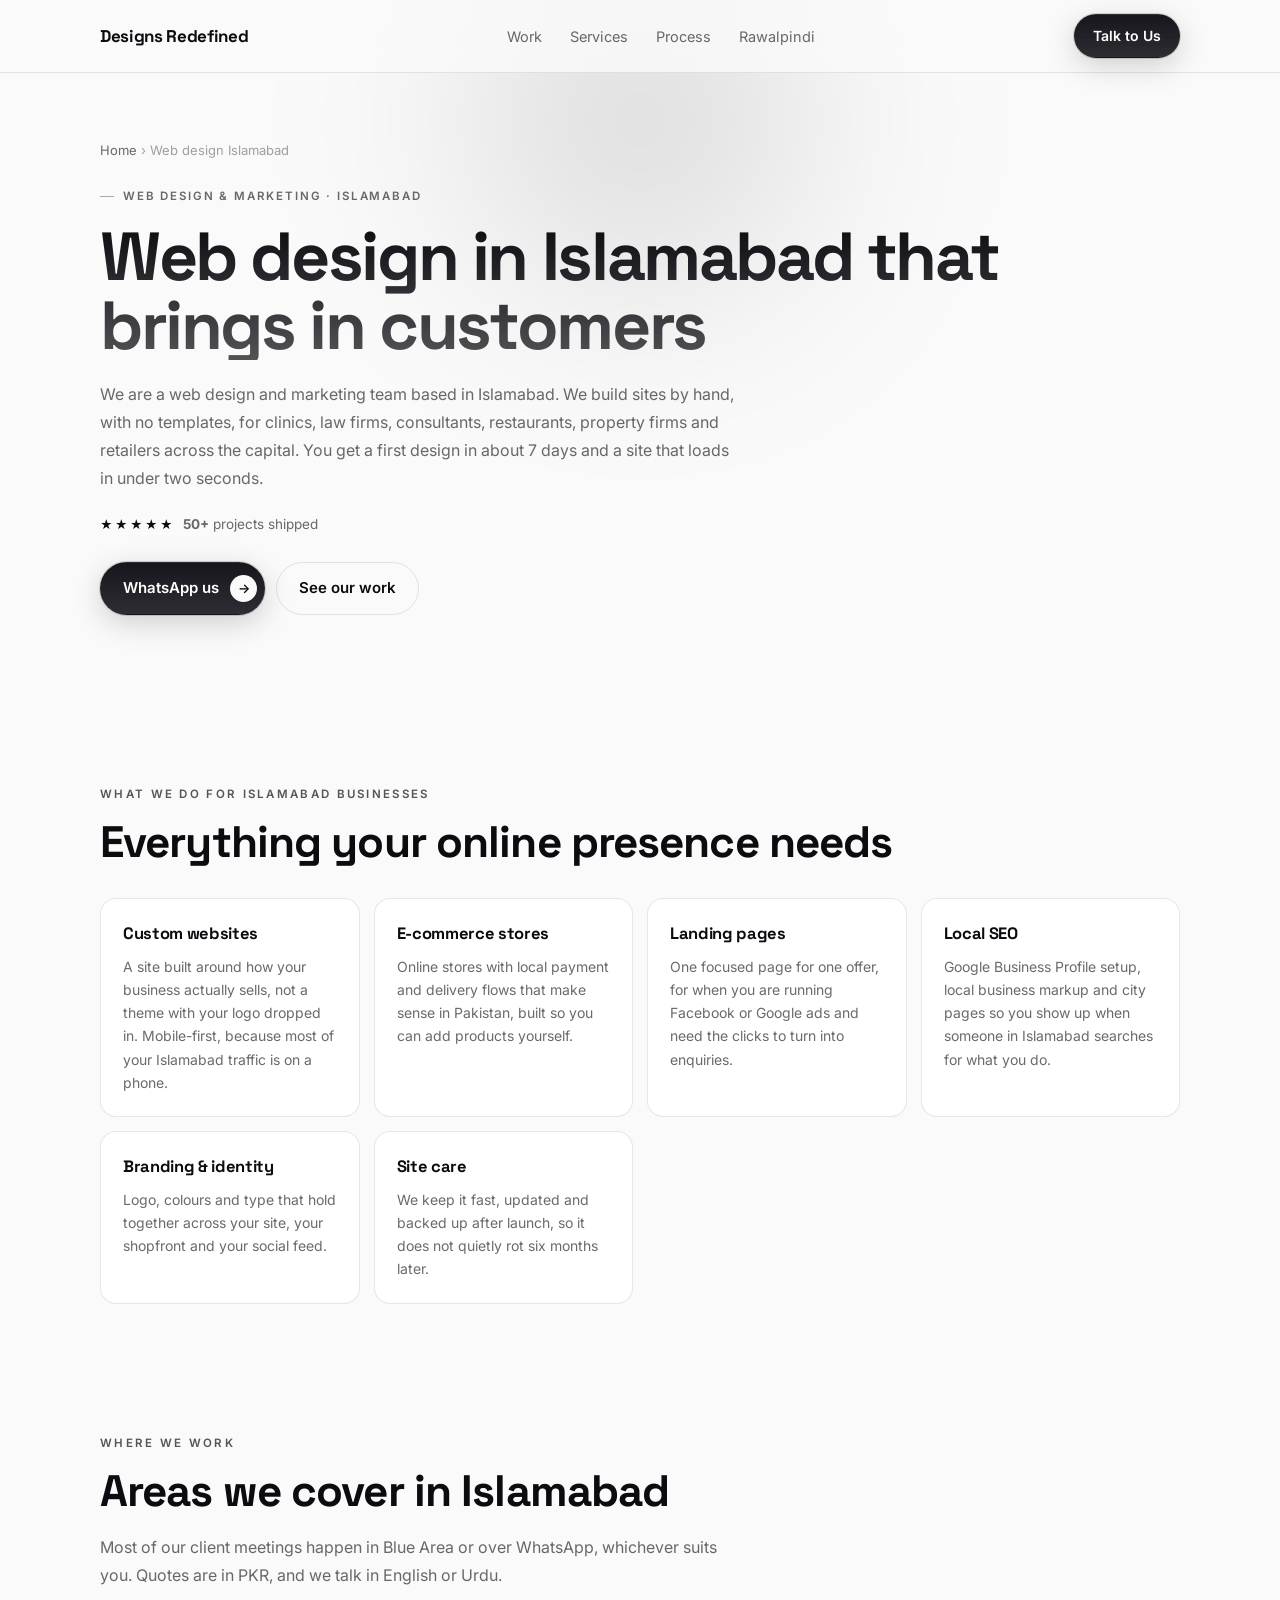
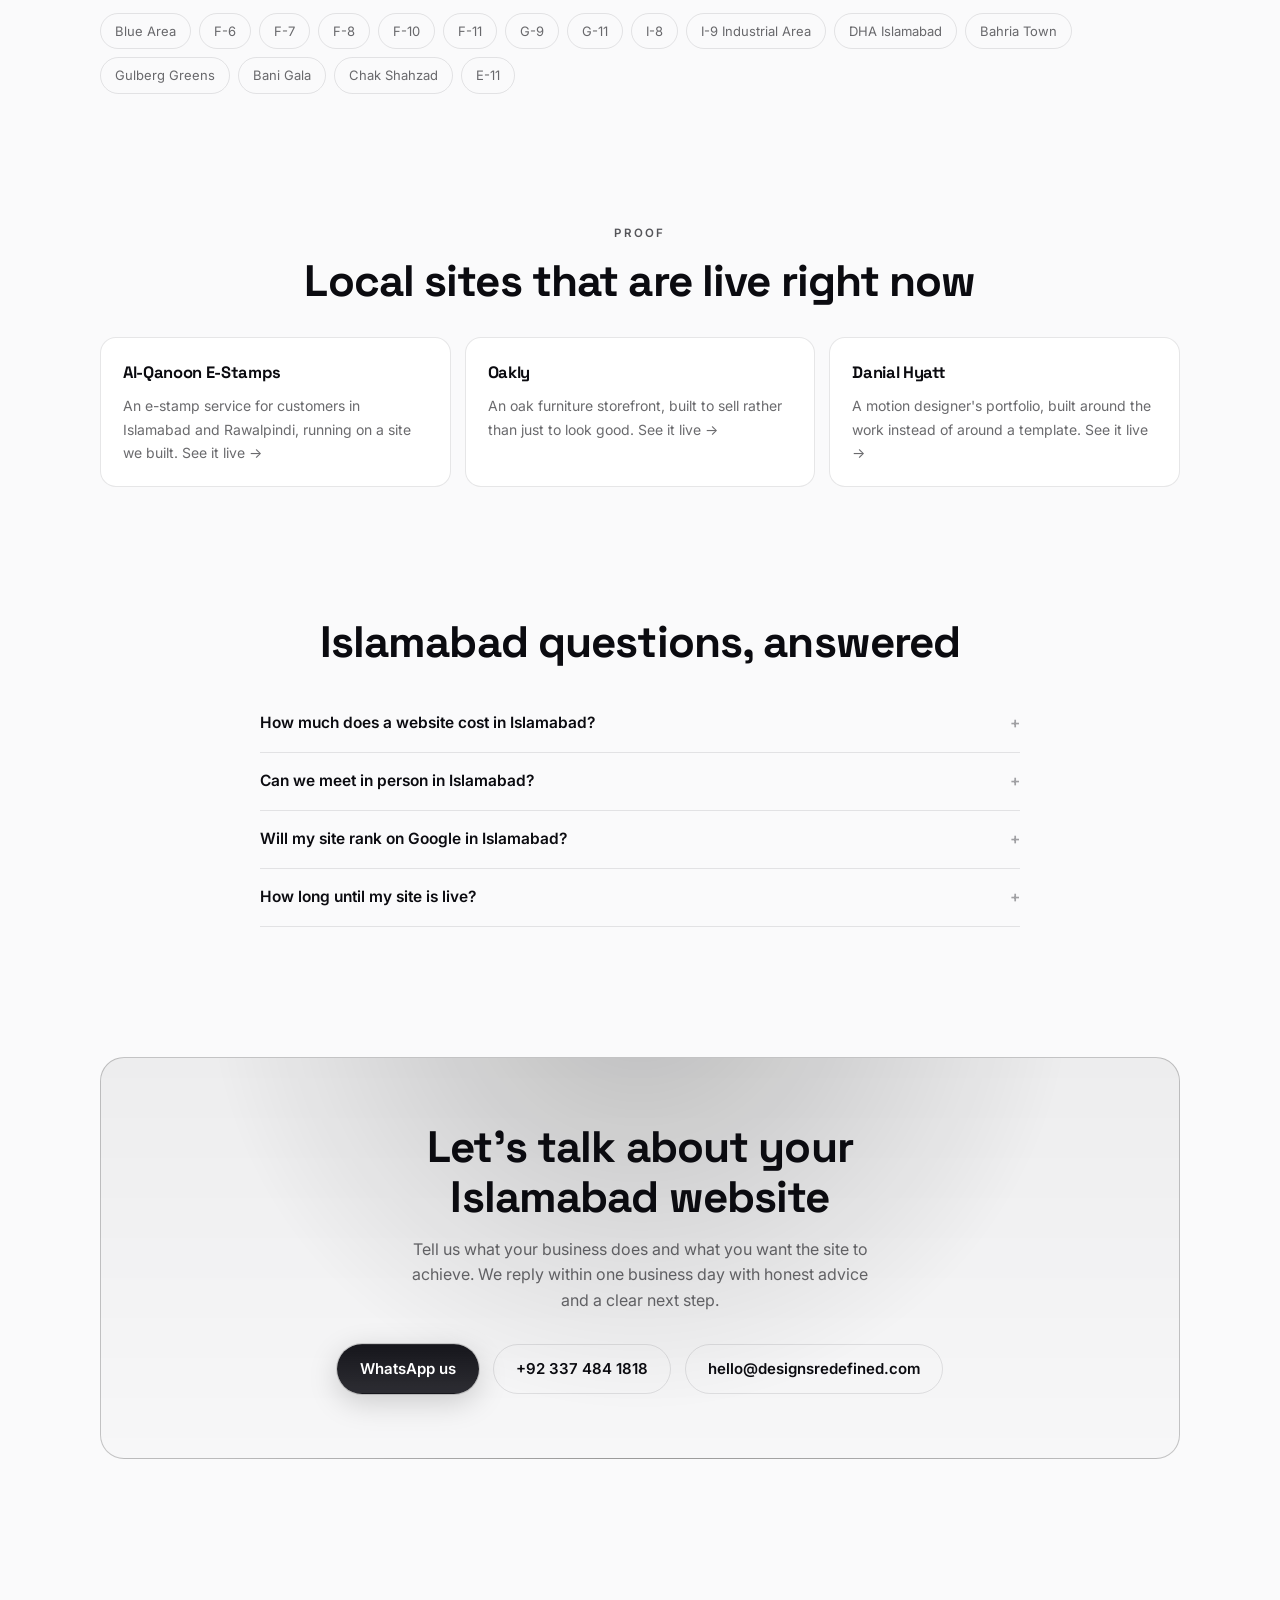
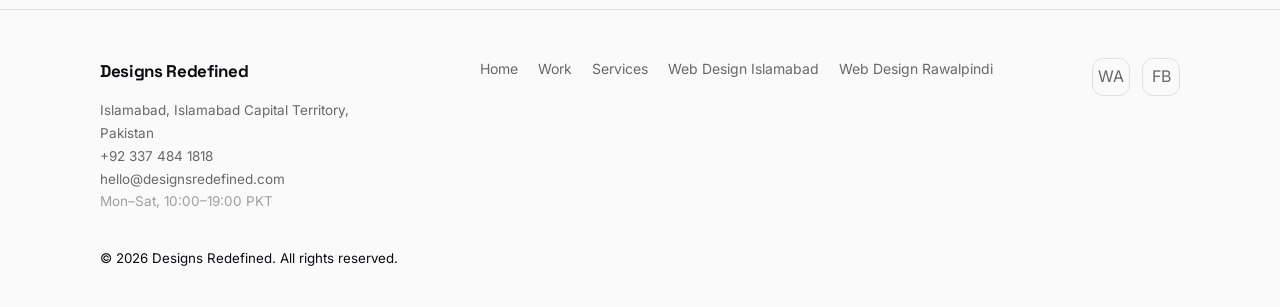
==== islamabad-web-design/index.html @ 5628a75e "Localise designsredefined.com for Islamabad and Rawalpindi The site had no location signal anywhere:" ====
<!DOCTYPE html>
<html lang="en-PK">
<head>
<meta charset="UTF-8">
<meta name="viewport" content="width=device-width, initial-scale=1.0">
<title>Web Design Islamabad | Custom Websites That Bring In Customers | Designs Redefined</title>
<meta name="description" content="Web design company in Islamabad. Hand-built, fast, SEO-ready websites and e-commerce stores for Islamabad businesses. 50+ projects shipped. Quotes in PKR. WhatsApp us.">
<link rel="canonical" href="https://designsredefined.com/islamabad-web-design/">
<meta name="theme-color" content="#03020B">

<meta property="og:type" content="website">
<meta property="og:site_name" content="Designs Redefined">
<meta property="og:url" content="https://designsredefined.com/islamabad-web-design/">
<meta property="og:title" content="Web Design Islamabad | Custom Websites That Bring In Customers">
<meta property="og:description" content="Web design company in Islamabad. Hand-built, fast, SEO-ready websites and e-commerce stores for Islamabad businesses. 50+ projects shipped. Quotes in PKR. WhatsApp us.">
<meta property="og:image" content="https://designsredefined.com/assets/og.jpg">
<meta property="og:image:width" content="1200">
<meta property="og:image:height" content="630">
<meta name="twitter:card" content="summary_large_image">
<meta name="twitter:title" content="Web Design Islamabad | Custom Websites That Bring In Customers">
<meta name="twitter:description" content="Web design company in Islamabad. Hand-built, fast, SEO-ready websites and e-commerce stores for Islamabad businesses. 50+ projects shipped. Quotes in PKR. WhatsApp us.">
<meta name="twitter:image" content="https://designsredefined.com/assets/og.jpg">

<meta name="geo.placename" content="Islamabad">
<meta name="geo.position" content="33.6844;73.0479">
<meta name="ICBM" content="33.6844, 73.0479">

<link rel="preconnect" href="https://fonts.googleapis.com">
<link rel="preconnect" href="https://fonts.gstatic.com" crossorigin>
<link href="https://fonts.googleapis.com/css2?family=Inter:wght@400;500;600;700;800&family=Space+Grotesk:wght@500;600;700&display=swap" rel="stylesheet">
<link rel="icon" href="data:image/svg+xml,<svg xmlns='http://www.w3.org/2000/svg' viewBox='0 0 100 100'><text y='.9em' font-size='90'>&#9670;</text></svg>">
<script>
/* applied before first paint so there is no flash of the wrong theme */
(function(){try{var t=localStorage.getItem('dr-theme');
if(t==='light'||t==='dark')document.documentElement.setAttribute('data-theme',t);}catch(e){}})();
document.documentElement.classList.add('js');
</script>
<link rel="stylesheet" href="/assets/site.css">
<style>
.loc-grid{display:grid;grid-template-columns:repeat(auto-fit,minmax(250px,1fr));gap:14px;margin-top:30px;text-align:left}
.loc-card{background:var(--card);border:1px solid var(--line);border-radius:16px;padding:22px}
.loc-card h3{font-size:16.5px;margin:0 0 8px}
.loc-card p{color:var(--ink-dim);font-size:14px;margin:0;line-height:1.65}
.loc-areas{display:flex;flex-wrap:wrap;gap:8px;margin-top:24px}
.loc-areas span{border:1px solid var(--line);border-radius:999px;padding:7px 14px;font-size:13px;color:var(--ink-dim)}
.faq{max-width:760px;margin:0 auto}
.faq details{border-bottom:1px solid var(--line);padding:16px 0}
.faq summary{cursor:pointer;font-weight:600;font-size:15.5px;list-style:none}
.faq summary::-webkit-details-marker{display:none}
.faq summary::after{content:'+';float:right;color:var(--ink-faint)}
.faq details[open] summary::after{content:'\2013'}
.faq p{color:var(--ink-dim);font-size:14.5px;line-height:1.7;margin:10px 0 0}
.city-hero{padding:140px 0 60px}
.city-hero h1{max-width:900px}
.crumb{font-size:13px;color:var(--ink-faint);margin-bottom:18px}
.crumb a{color:var(--ink-dim)}
/* reveal-on-scroll is progressive: .rv only hides once JS has flagged the document,
   so a failed script leaves the page readable instead of blank */
.rv{opacity:1;transform:none}
html.js .rv{opacity:0;transform:translateY(26px)}
html.js .rv.on{opacity:1;transform:none}
@media (prefers-reduced-motion:reduce){html.js .rv{opacity:1;transform:none;transition:none}}
</style>

<script type="application/ld+json">
{
  "@context": "https://schema.org",
  "@graph": [
    {
      "@type": ["ProfessionalService", "WebDesignCompany"],
      "@id": "https://designsredefined.com/#business",
      "name": "Designs Redefined",
      "url": "https://designsredefined.com/",
      "telephone": "+92-337-484-1818",
      "email": "hello@designsredefined.com",
      "priceRange": "$$",
      "currenciesAccepted": "PKR",
      "address": {
        "@type": "PostalAddress",
        "addressLocality": "Islamabad",
        "addressRegion": "Islamabad Capital Territory",
        "addressCountry": "PK"
      },
      "areaServed": [
        { "@type": "City", "name": "Islamabad" },
        { "@type": "City", "name": "Rawalpindi" }
      ],
      "sameAs": ["https://www.facebook.com/designsredefined"]
    },
    {
      "@type": "Service",
      "@id": "https://designsredefined.com/islamabad-web-design/#service",
      "name": "Web design in Islamabad",
      "serviceType": "Web design and development",
      "provider": { "@id": "https://designsredefined.com/#business" },
      "areaServed": {
        "@type": "City",
        "name": "Islamabad",
        "address": {
          "@type": "PostalAddress",
          "addressLocality": "Islamabad",
          "addressRegion": "Islamabad Capital Territory",
          "addressCountry": "PK"
        }
      },
      "url": "https://designsredefined.com/islamabad-web-design/"
    },
    {
      "@type": "BreadcrumbList",
      "itemListElement": [
        { "@type": "ListItem", "position": 1, "name": "Home", "item": "https://designsredefined.com/" },
        { "@type": "ListItem", "position": 2, "name": "Web design Islamabad", "item": "https://designsredefined.com/islamabad-web-design/" }
      ]
    },
    {
      "@type": "FAQPage",
      "mainEntity": [
        {
          "@type": "Question",
          "name": "How much does a website cost in Islamabad?",
          "acceptedAnswer": { "@type": "Answer", "text": "It depends on page count and whether you sell online. Send us a WhatsApp message describing your business and we will reply with a clear quote in PKR and what is included." }
        },
        {
          "@type": "Question",
          "name": "Can we meet in person in Islamabad?",
          "acceptedAnswer": { "@type": "Answer", "text": "Yes. Most of our client meetings happen in Blue Area or over WhatsApp, whichever suits you. Quotes are in PKR, and we talk in English or Urdu." }
        },
        {
          "@type": "Question",
          "name": "Will my site rank on Google in Islamabad?",
          "acceptedAnswer": { "@type": "Answer", "text": "We build every site SEO-ready and fast, and for local search we set up your Google Business Profile, local business markup and city-specific pages. Ranking takes time, but these are the pieces that make it possible." }
        }
      ]
    }
  ]
}
</script>
</head>
<body>

<nav class="nav">
  <div class="nav-inner">
    <a class="wordmark" href="/">Designs Redefined</a>
    <div class="nav-links">
      <a href="/#work">Work</a>
      <a href="/#services">Services</a>
      <a href="/#process">Process</a>
      <a href="/rawalpindi-web-design/">Rawalpindi</a>
    </div>
    <div class="nav-right">
      <a class="btn btn-primary" href="https://wa.me/923374841818?text=Hi%20Designs%20Redefined%2C%20I%27d%20like%20to%20talk%20about%20a%20website." target="_blank" rel="noopener">Talk to Us</a>
    </div>
  </div>
</nav>

<header class="hero city-hero">
  <span class="glow glow-hero"></span>
  <div class="wrap" style="position:relative;z-index:1">
    <p class="crumb"><a href="/">Home</a> &rsaquo; Web design Islamabad</p>
    <span class="eyebrow">Web Design &amp; Marketing &middot; Islamabad</span>
    <h1>Web design in Islamabad that brings in customers</h1>
    <p style="color:var(--ink-dim);max-width:640px;margin-top:18px;line-height:1.75;font-size:16px">We are a web design and marketing team based in Islamabad. We build sites by hand, with no templates, for clinics, law firms, consultants, restaurants, property firms and retailers across the capital. You get a first design in about 7 days and a site that loads in under two seconds.</p>
    <div class="hero-proof" style="margin-top:22px">
      <span class="stars" aria-hidden="true"><i>&#9733;</i><i>&#9733;</i><i>&#9733;</i><i>&#9733;</i><i>&#9733;</i></span>
      <span><b>50+</b> projects shipped</span>
    </div>
    <div class="hero-cta" style="margin-top:26px">
      <a class="btn btn-primary btn-arrow" href="https://wa.me/923374841818?text=Hi%20Designs%20Redefined%2C%20I%27d%20like%20to%20talk%20about%20a%20website." target="_blank" rel="noopener">WhatsApp us<i aria-hidden="true">&#8594;</i></a>
      <a class="btn btn-ghost" href="/#work">See our work</a>
    </div>
  </div>
</header>

<section>
  <div class="wrap">
    <p class="kicker rv">What we do for Islamabad businesses</p>
    <h2 class="rv">Everything your online presence needs</h2>
    <div class="loc-grid rv">
      <div class="loc-card">
        <h3>Custom websites</h3>
        <p>A site built around how your business actually sells, not a theme with your logo dropped in. Mobile-first, because most of your Islamabad traffic is on a phone.</p>
      </div>
      <div class="loc-card">
        <h3>E-commerce stores</h3>
        <p>Online stores with local payment and delivery flows that make sense in Pakistan, built so you can add products yourself.</p>
      </div>
      <div class="loc-card">
        <h3>Landing pages</h3>
        <p>One focused page for one offer, for when you are running Facebook or Google ads and need the clicks to turn into enquiries.</p>
      </div>
      <div class="loc-card">
        <h3>Local SEO</h3>
        <p>Google Business Profile setup, local business markup and city pages so you show up when someone in Islamabad searches for what you do.</p>
      </div>
      <div class="loc-card">
        <h3>Branding &amp; identity</h3>
        <p>Logo, colours and type that hold together across your site, your shopfront and your social feed.</p>
      </div>
      <div class="loc-card">
        <h3>Site care</h3>
        <p>We keep it fast, updated and backed up after launch, so it does not quietly rot six months later.</p>
      </div>
    </div>
  </div>
</section>

<section style="padding-top:20px">
  <div class="wrap">
    <p class="kicker rv">Where we work</p>
    <h2 class="rv">Areas we cover in Islamabad</h2>
    <p class="rv" style="color:var(--ink-dim);max-width:640px;margin-top:14px;line-height:1.75">Most of our client meetings happen in Blue Area or over WhatsApp, whichever suits you. Quotes are in PKR, and we talk in English or Urdu.</p>
    <div class="loc-areas rv" aria-label="Areas of Islamabad we serve"><span>Blue Area</span><span>F-6</span><span>F-7</span><span>F-8</span><span>F-10</span><span>F-11</span><span>G-9</span><span>G-11</span><span>I-8</span><span>I-9 Industrial Area</span><span>DHA Islamabad</span><span>Bahria Town</span><span>Gulberg Greens</span><span>Bani Gala</span><span>Chak Shahzad</span><span>E-11</span></div>
  </div>
</section>

<section style="padding-top:20px">
  <div class="wrap">
    <p class="kicker rv" style="text-align:center">Proof</p>
    <h2 class="rv" style="text-align:center">Local sites that are live right now</h2>
    <div class="loc-grid rv">
      <div class="loc-card">
        <h3>Al-Qanoon E-Stamps</h3>
        <p>An e-stamp service for customers in Islamabad and Rawalpindi, running on a site we built. <a href="/#work">See it live &rarr;</a></p>
      </div>
      <div class="loc-card">
        <h3>Oakly</h3>
        <p>An oak furniture storefront, built to sell rather than just to look good. <a href="/#work">See it live &rarr;</a></p>
      </div>
      <div class="loc-card">
        <h3>Danial Hyatt</h3>
        <p>A motion designer's portfolio, built around the work instead of around a template. <a href="/#work">See it live &rarr;</a></p>
      </div>
    </div>
  </div>
</section>

<section style="padding-top:20px">
  <div class="wrap">
    <h2 class="rv" style="text-align:center">Islamabad questions, answered</h2>
    <div class="faq rv" style="margin-top:28px">
      <details><summary>How much does a website cost in Islamabad?</summary>
        <p>It depends on page count and whether you sell online. Send us a WhatsApp message describing your business and we will reply with a clear quote in PKR and what is included.</p></details>
      <details><summary>Can we meet in person in Islamabad?</summary>
        <p>Yes. Most of our client meetings happen in Blue Area or over WhatsApp, whichever suits you. Quotes are in PKR, and we talk in English or Urdu.</p></details>
      <details><summary>Will my site rank on Google in Islamabad?</summary>
        <p>We build every site SEO-ready and fast, and for local search we set up your Google Business Profile, local business markup and city-specific pages. Ranking takes time, but these are the pieces that make it possible.</p></details>
      <details><summary>How long until my site is live?</summary>
        <p>First design in about 7 days. Most sites go live within a few weeks, depending on how quickly content and feedback come back to us.</p></details>
    </div>
  </div>
</section>

<section id="contact" style="padding-top:20px">
  <div class="wrap">
    <div class="cta-band rv">
      <h2>Let&rsquo;s talk about your Islamabad website</h2>
      <p>Tell us what your business does and what you want the site to achieve. We reply within one business day with honest advice and a clear next step.</p>
      <div class="band-cta">
        <a class="btn btn-primary" href="https://wa.me/923374841818?text=Hi%20Designs%20Redefined%2C%20I%27d%20like%20to%20talk%20about%20a%20website." target="_blank" rel="noopener">WhatsApp us</a>
        <a class="btn btn-ghost" href="tel:+923374841818">+92 337 484 1818</a>
        <a class="btn btn-ghost" href="mailto:hello@designsredefined.com">hello@designsredefined.com</a>
      </div>
    </div>
  </div>
</section>

<footer>
  <div class="wrap foot">
    <div>
      <a class="wordmark" href="/" style="margin-bottom:12px">Designs Redefined</a>
      <address style="color:var(--ink-dim);font-size:13.5px;max-width:280px;margin-top:14px;font-style:normal;line-height:1.7">
        Islamabad, Islamabad Capital Territory, Pakistan<br>
        <a href="tel:+923374841818">+92 337 484 1818</a><br>
        <a href="mailto:hello@designsredefined.com">hello@designsredefined.com</a><br>
        <span style="color:var(--ink-faint)">Mon&ndash;Sat, 10:00&ndash;19:00 PKT</span>
      </address>
    </div>
    <div class="foot-links">
      <a href="/">Home</a>
      <a href="/#work">Work</a>
      <a href="/#services">Services</a>
      <a href="/islamabad-web-design/">Web Design Islamabad</a>
      <a href="/rawalpindi-web-design/">Web Design Rawalpindi</a>
    </div>
    <div class="social">
      <a href="https://wa.me/923374841818?text=Hi%20Designs%20Redefined%2C%20I%27d%20like%20to%20talk%20about%20a%20website." target="_blank" rel="noopener" aria-label="WhatsApp">WA</a>
      <a href="https://www.facebook.com/designsredefined" target="_blank" rel="noopener" aria-label="Facebook">FB</a>
    </div>
  </div>
  <div class="wrap" style="margin-top:32px">
    <small>&copy; 2026 Designs Redefined. All rights reserved.</small>
  </div>
</footer>

<script>
/* same reveal-on-scroll behaviour as the homepage */
var io=new IntersectionObserver(function(es){es.forEach(function(e){if(e.isIntersecting){e.target.classList.add('on');io.unobserve(e.target)}})},{threshold:.12});
document.querySelectorAll('.rv').forEach(function(el){io.observe(el)});
</script>
</body>
</html>
---- assets/site.css ----
/* Extracted verbatim from the Designs Redefined homepage <style> block.
   Shared by the city landing pages so they match the main site exactly. */

:root{
  color-scheme:dark;
  --ov:255,255,255;          /* overlay tint for fills, borders, glows */
  --ink-rgb:237,237,250;
  --shadow:0,0,0;
  --shadow-a:.5;
  --bg:#03020B;
  --bg-2:#090A11;
  --card:#0B0A16;
  --ink:#EDEDFA;
  --ink-dim:rgba(var(--ink-rgb),.62);
  --ink-faint:rgba(var(--ink-rgb),.38);
  --line:rgba(var(--ink-rgb),.1);
  --accent:#FFFFFF;
  --accent-2:#A1A1AA;
  --nav-bg:rgba(3,2,11,.72);
  --btn-bg:linear-gradient(180deg,#FFFFFF 0%,rgba(255,255,255,.82) 100%);
  --btn-fg:#0a0918;
  --mark-bg:linear-gradient(135deg,#FFFFFF,#8a8a92);
  --mark-fg:#0a0a0a;
  --head-grad:linear-gradient(180deg,#FFFFFF 0%,rgba(255,255,255,.72) 100%);
  --shot-bg:#0a0a0d;
  --badge-bg:rgba(10,10,12,.72);
  --cloud-a:rgba(255,255,255,.115);
  --cloud-b:rgba(255,255,255,.05);
  --radius:20px;
}
/* light theme: explicit choice, or system preference when no choice is stored */
@media(prefers-color-scheme:light){
  :root:not([data-theme="dark"]){
    color-scheme:light;
    --ov:0,0,0;
    --ink-rgb:14,14,20;
    --shadow:22,22,38;
    --shadow-a:.13;
    --bg:#FAFAFB;
    --bg-2:#FFFFFF;
    --card:#FFFFFF;
    --ink:#0B0B10;
    --accent:#0B0B10;
    --accent-2:#52525B;
    --nav-bg:rgba(250,250,251,.8);
    --btn-bg:linear-gradient(180deg,#16161C 0%,rgba(22,22,28,.9) 100%);
    --btn-fg:#FFFFFF;
    --mark-bg:linear-gradient(135deg,#16161C,#4C4C57);
    --mark-fg:#FFFFFF;
    --head-grad:linear-gradient(180deg,#0B0B10 0%,rgba(11,11,16,.7) 100%);
    --shot-bg:#ECECF0;
    --badge-bg:rgba(255,255,255,.82);
    --cloud-a:rgba(16,16,32,.062);
    --cloud-b:rgba(16,16,32,.028);
  }
}
:root[data-theme="light"]{
  color-scheme:light;
  --ov:0,0,0;
  --ink-rgb:14,14,20;
  --shadow:22,22,38;
  --shadow-a:.13;
  --bg:#FAFAFB;
  --bg-2:#FFFFFF;
  --card:#FFFFFF;
  --ink:#0B0B10;
  --accent:#0B0B10;
  --accent-2:#52525B;
  --nav-bg:rgba(250,250,251,.8);
  --btn-bg:linear-gradient(180deg,#16161C 0%,rgba(22,22,28,.9) 100%);
  --btn-fg:#FFFFFF;
  --mark-bg:linear-gradient(135deg,#16161C,#4C4C57);
  --mark-fg:#FFFFFF;
  --head-grad:linear-gradient(180deg,#0B0B10 0%,rgba(11,11,16,.7) 100%);
  --shot-bg:#ECECF0;
  --badge-bg:rgba(255,255,255,.82);
  --cloud-a:rgba(16,16,32,.062);
  --cloud-b:rgba(16,16,32,.028);
}
*{margin:0;padding:0;box-sizing:border-box}
html{scroll-behavior:smooth;overflow-x:hidden}
body{
  background:var(--bg);
  color:var(--ink);
  font-family:'Inter',system-ui,sans-serif;
  font-size:16px;
  line-height:1.6;
  -webkit-font-smoothing:antialiased;
  overflow-x:hidden;
  width:100%;
}
h1,h2,h3,.wordmark{font-family:'Space Grotesk','Inter',sans-serif;letter-spacing:-.02em}
a{color:inherit;text-decoration:none}
img{max-width:100%;display:block}
.wrap{width:100%;max-width:1120px;margin:0 auto;padding:0 20px}
/* clip the oversized decorative blurs: left unclipped they widen the layout,
   which stretches the fixed nav past the screen on phones */
section{position:relative;z-index:1;padding:72px 0;overflow:hidden}
@media(min-width:768px){section{padding:110px 0}}

/* ---------- ambient glow ---------- */
.glow{position:absolute;border-radius:50%;filter:blur(90px);pointer-events:none;z-index:0}
.glow-hero{top:-120px;left:50%;transform:translateX(-50%);width:640px;height:480px;background:radial-gradient(circle,rgba(var(--ov),0.154),transparent 65%)}
.glow-teal{width:420px;height:420px;background:radial-gradient(circle,rgba(var(--ov),0.055),transparent 65%)}

/* ---------- nav ---------- */
.nav{
  position:fixed;top:0;left:0;right:0;width:100%;max-width:100%;z-index:100;
  backdrop-filter:blur(14px);-webkit-backdrop-filter:blur(14px);
  background:var(--nav-bg);
  border-bottom:1px solid var(--line);
}
.nav-inner{max-width:1120px;margin:0 auto;padding:14px 20px;display:flex;align-items:center;justify-content:space-between;gap:16px}
.wordmark{display:flex;align-items:center;gap:10px;font-weight:700;font-size:17px;white-space:nowrap}
.nav-links{display:none;gap:28px;font-size:14.5px;color:var(--ink-dim)}
.nav-links a:hover{color:var(--ink)}
@media(min-width:860px){.nav-links{display:flex}}
.nav-right{display:flex;align-items:center;gap:10px}


/* live local time, hidden on small screens where the nav is tight */
.clock{
  display:none;flex-direction:column;line-height:1.15;text-align:right;
  padding:5px 12px;border:1px solid var(--line);border-radius:12px;
  background:linear-gradient(180deg,rgba(var(--ov),.04),transparent);
}
.clock b{font-size:12px;font-weight:600;letter-spacing:.02em}
.clock em{font-style:normal;font-size:10px;color:var(--ink-faint);letter-spacing:.04em}
@media(min-width:1080px){.clock{display:flex}}

/* ---------- theme toggle ---------- */
.theme-btn{
  position:relative;flex:none;
  width:38px;height:38px;border-radius:999px;
  border:1px solid var(--line);background:linear-gradient(180deg,rgba(var(--ov),.06),rgba(var(--ov),.02));
  color:var(--ink);cursor:pointer;
  display:grid;place-items:center;
  transition:border-color .25s,background .25s,transform .25s;
  -webkit-tap-highlight-color:transparent;
}
.theme-btn:hover{border-color:rgba(var(--ink-rgb),.3);transform:translateY(-1px)}
.theme-btn svg{position:absolute;width:17px;height:17px;transition:opacity .35s ease,transform .45s cubic-bezier(.4,0,.2,1)}
/* sun shows in dark theme (tap to go light), moon shows in light theme */
.theme-btn .i-sun{opacity:1;transform:rotate(0) scale(1)}
.theme-btn .i-moon{opacity:0;transform:rotate(-70deg) scale(.5)}
:root[data-theme="light"] .theme-btn .i-sun{opacity:0;transform:rotate(70deg) scale(.5)}
:root[data-theme="light"] .theme-btn .i-moon{opacity:1;transform:rotate(0) scale(1)}
@media(prefers-color-scheme:light){
  :root:not([data-theme="dark"]) .theme-btn .i-sun{opacity:0;transform:rotate(70deg) scale(.5)}
  :root:not([data-theme="dark"]) .theme-btn .i-moon{opacity:1;transform:rotate(0) scale(1)}
}

/* smooth cross-theme fade, enabled only after first paint.
   Scoped to surfaces on purpose: a blanket `*` rule would replace the
   transition shorthand on revealed/hovered elements and kill those animations. */
.theme-anim{transition:background-color .45s ease,color .45s ease}
.theme-anim .nav,
.theme-anim .shot{transition:background-color .45s ease,border-color .45s ease,color .45s ease}
@media(prefers-reduced-motion:reduce){
  .theme-anim,
  .theme-anim .nav,
  .theme-anim .shot{transition:none}
  .theme-btn svg{transition:none}
}
.btn{
  display:inline-flex;align-items:center;justify-content:center;gap:8px;
  padding:12px 22px;border-radius:999px;font-weight:600;font-size:15px;
  border:1px solid transparent;cursor:pointer;transition:.25s;
  /* --tx/--ty are driven by the magnetic-pointer script, --lift by :hover,
     so the two never fight over the transform property */
  --tx:0px;--ty:0px;--lift:0px;
  transform:translate3d(var(--tx),calc(var(--ty) + var(--lift)),0);
}
.btn-primary{
  background:var(--btn-bg);
  color:var(--btn-fg);
  box-shadow:0 0 0 1px rgba(var(--ov),.15),0 8px 30px rgba(var(--ov),0.175);
}
.btn-primary:hover{--lift:-2px;box-shadow:0 0 0 1px rgba(var(--ov),.2),0 12px 36px rgba(var(--ov),0.28)}
.btn-ghost{border-color:var(--line);color:var(--ink)}
.btn-ghost:hover{--lift:-2px;border-color:rgba(var(--ink-rgb),.3);background:rgba(var(--ink-rgb),.05)}
.nav .btn{padding:10px 18px;font-size:14px;white-space:nowrap}
/* keep the logo, toggle and CTA on one comfortable row on small phones */
@media(max-width:520px){
  .nav-inner{padding:12px 16px;gap:8px}
  .wordmark{font-size:15px;gap:8px}
  .nav-right{gap:7px}
  .theme-btn{width:34px;height:34px}
  .nav .btn{padding:9px 14px;font-size:13px}
}

/* ---------- hero (mobile-first) ---------- */
.hero{position:relative;z-index:1;padding:88px 0 0;overflow:hidden}
@media(min-width:900px){.hero{padding:124px 0 0}}

.hero-grid{position:relative;z-index:1;display:grid;gap:22px}

/* ---- type scale: 12 / 13.5 / 15 / display ---- */
.hero-copy{position:relative;z-index:2}
.eyebrow{
  display:inline-flex;align-items:center;gap:9px;
  font-size:11.5px;font-weight:600;letter-spacing:.16em;text-transform:uppercase;
  color:var(--ink-dim);margin-bottom:16px;
}
.eyebrow::before{content:"";width:14px;height:1px;background:currentColor;opacity:.55}
.hero h1{
  font-size:clamp(34px,8.6vw,68px);
  line-height:1.02;font-weight:700;letter-spacing:-.035em;
  background:var(--head-grad);
  -webkit-background-clip:text;background-clip:text;color:transparent;
  margin:0 0 20px;max-width:14ch;
}
.hero-proof{
  display:flex;align-items:center;gap:10px;
  font-size:13.5px;color:var(--ink-dim);margin-bottom:22px;
}
.hero-proof .stars{display:inline-flex;gap:2px;font-size:12px;color:var(--ink)}
.hero-proof .stars i{font-style:normal;animation:twinkle 4s ease-in-out infinite}
.hero-proof .stars i:nth-child(2){animation-delay:.2s}
.hero-proof .stars i:nth-child(3){animation-delay:.4s}
.hero-proof .stars i:nth-child(4){animation-delay:.6s}
.hero-proof .stars i:nth-child(5){animation-delay:.8s}
@keyframes twinkle{0%,72%,100%{opacity:1}80%{opacity:.35}}
.hero-cta{display:flex;flex-wrap:wrap;gap:11px;justify-content:flex-start}
.btn-arrow{padding-right:7px;gap:11px}
.btn-arrow i{
  width:27px;height:27px;border-radius:50%;flex:none;
  display:grid;place-items:center;font-style:normal;font-size:13px;
  background:var(--bg);color:var(--ink);
  transition:transform .32s cubic-bezier(.34,1.4,.5,1);
}
.btn-arrow:hover i{transform:translateX(3px)}

@media(min-width:900px){
  .hero-grid{min-height:340px}
  .hero h1{max-width:15ch}
}

/* bottom pill bar */
.hero-bar{
  position:relative;z-index:2;
  display:flex;flex-wrap:wrap;align-items:center;justify-content:space-between;gap:9px;
  margin-top:22px;padding-top:14px;border-top:1px solid var(--line);
  font-size:12px;color:var(--ink-dim);
}
.hero-bar>*{
  border:1px solid var(--line);border-radius:999px;padding:7px 13px;
  background:linear-gradient(180deg,rgba(var(--ov),.04),transparent);
  transition:border-color .25s,transform .25s;
}
.hero-bar>*:hover{border-color:rgba(var(--ink-rgb),.28);transform:translateY(-1px)}
.hb-mid{display:none}
@media(min-width:680px){.hb-mid{display:inline-block}}
.hb-scroll{display:inline-flex;align-items:center;gap:7px;color:var(--ink)}
.hb-scroll i{font-style:normal;animation:nudge 1.9s ease-in-out infinite}
@keyframes nudge{0%,100%{transform:translateY(0)}50%{transform:translateY(3px)}}

/* staged entrance for the hero, once, on load */
.hero-copy>*{animation-fill-mode:both}
.hero-copy>*{animation:riseIn .7s cubic-bezier(.2,.7,.3,1) both}
.hero-copy>*:nth-child(1){animation-delay:.05s}
.hero-copy>*:nth-child(2){animation-delay:.13s}
.hero-copy>*:nth-child(3){animation-delay:.21s}
.hero-copy>*:nth-child(4){animation-delay:.29s}
@keyframes riseIn{from{opacity:0;transform:translateY(14px)}to{opacity:1;transform:none}}

/* ---- first-paint sequence ----
   Everything here hangs off html.ready, which the script sets on load. If the
   script never runs the page just renders in its final state. */
html.ready .nav{animation:navIn .85s cubic-bezier(.2,.7,.3,1) both}
@keyframes navIn{from{transform:translateY(-100%)}to{transform:none}}
/* the headline masks up as one block, keeping its gradient fill intact */
html.ready .hero h1{animation:headIn 1s cubic-bezier(.2,.75,.25,1) .12s both}
@keyframes headIn{
  from{opacity:0;clip-path:inset(0 0 108% 0);transform:translateY(10px)}
  to{opacity:1;clip-path:inset(0 0 -25% 0);transform:none}
}
html.ready .ticker,html.ready .hero-bar{animation:riseIn .8s cubic-bezier(.2,.7,.3,1) .44s both}

@media(prefers-reduced-motion:reduce){
  .hb-scroll i,.hero-proof .stars i{animation:none}
  .hero-copy>*{animation:none}
  html.ready .nav,html.ready .hero h1,
  html.ready .ticker,html.ready .hero-bar{animation:none}
}

/* ---------- hero ticker (continuous + scroll-driven) ---------- */
.ticker{
  position:relative;z-index:1;
  margin:46px 0 0;padding:26px 0;
  display:flex;flex-direction:column;gap:2px;
  border-top:1px solid var(--line);border-bottom:1px solid var(--line);
  background:linear-gradient(180deg,rgba(var(--ov),.035),transparent);
  -webkit-mask-image:linear-gradient(90deg,transparent,#000 9%,#000 91%,transparent);
  mask-image:linear-gradient(90deg,transparent,#000 9%,#000 91%,transparent);
}
@media(min-width:768px){.ticker{margin-top:64px;padding:34px 0;gap:6px}}
.t-line{overflow:hidden}
/* scroll offset lives on this wrapper so it never fights the CSS loop below */
.t-shift{will-change:transform}
.t-run{
  display:flex;width:max-content;
  will-change:transform;   /* position is driven in JS so scrolling can steer it */
}
.t-run b{
  font-family:'Space Grotesk','Inter',sans-serif;font-weight:700;
  font-size:clamp(32px,8.4vw,64px);line-height:1.14;letter-spacing:-.02em;
  padding-right:.42em;white-space:nowrap;
  display:inline-flex;align-items:center;gap:.42em;
}
.t-run b i{
  font-style:normal;font-size:.42em;
  color:var(--ink-faint);transform:translateY(-.08em);
}
/* second row is outlined, which reads as depth rather than repetition */
.t-line.rev .t-run b{
  color:transparent;
  -webkit-text-stroke:1px rgba(var(--ink-rgb),.45);
}
@media(prefers-reduced-motion:reduce){
  .t-run{transform:none!important}
}
.orb-canvas{width:100%;aspect-ratio:1/1;display:block;border-radius:var(--radius)}
.band-cta{display:flex;flex-direction:column;align-items:center;gap:14px}
.btn-wa svg{margin-right:-2px}
.band-alt{margin-top:16px;font-size:14px;color:var(--ink-dim);text-align:center}
.band-alt a{color:var(--ink);text-decoration:underline;text-underline-offset:3px}
@media(min-width:520px){.band-cta{flex-direction:row;justify-content:center}}

/* ---------- statement (word reveal) ---------- */
.statement{padding:60px 0}
.statement p{
  font-family:'Space Grotesk','Inter',sans-serif;font-weight:600;
  font-size:clamp(24px,5.2vw,42px);line-height:1.3;letter-spacing:-.02em;
  max-width:900px;
}
.statement .w{opacity:.14;transition:opacity .35s ease}
.statement .w.on{opacity:1}

/* ---------- section headers ---------- */
.kicker{
  font-size:11.5px;font-weight:600;letter-spacing:.2em;text-transform:uppercase;
  color:rgba(var(--ink-rgb),.7);margin-bottom:14px;
}
h2{font-size:clamp(28px,5.5vw,44px);line-height:1.15;font-weight:700;margin-bottom:16px}
.sub{color:var(--ink-dim);max-width:560px}

/* ---------- bento services ---------- */
.grid{display:grid;gap:16px;margin-top:44px}
@media(min-width:680px){.grid{grid-template-columns:repeat(2,1fr)}}
@media(min-width:1000px){.grid{grid-template-columns:repeat(3,1fr)}}
.card{
  position:relative;border-radius:var(--radius);padding:28px 24px;
  background:linear-gradient(180deg,rgba(var(--ov),.045),rgba(var(--ov),.012));
  border:1px solid var(--line);
  transition:transform .3s,border-color .3s;
  overflow:hidden;
}
.card:hover{transform:translateY(-4px);border-color:rgba(var(--ov),0.245)}
.card::before{
  content:"";position:absolute;inset:0;
  background:radial-gradient(320px circle at var(--mx,50%) var(--my,0%),rgba(var(--ov),0.07),transparent 60%);
  opacity:0;transition:opacity .3s;pointer-events:none;
}
.card:hover::before{opacity:1}
/* same pointer-tracked falloff on the process steps and work cards, so the
   whole page answers the cursor the same way */
.step,.work-item{position:relative}
.step::before,.work-item::before{
  content:"";position:absolute;inset:0;z-index:0;
  background:radial-gradient(340px circle at var(--mx,50%) var(--my,0%),rgba(var(--ov),0.06),transparent 60%);
  opacity:0;transition:opacity .3s;pointer-events:none;
}
.step:hover::before,.work-item:hover::before{opacity:1}
.card .icon{
  width:44px;height:44px;border-radius:12px;margin-bottom:18px;
  display:grid;place-items:center;
  background:rgba(var(--ov),0.084);border:1px solid rgba(var(--ov),0.175);
  color:var(--accent);
}
.card.alt .icon{background:rgba(var(--ov),0.055);border-color:rgba(var(--ov),0.138);color:var(--accent-2)}
.card h3{font-size:18px;margin-bottom:8px}
.card p{font-size:14.5px;color:var(--ink-dim)}
.card .tag{
  position:absolute;top:20px;right:20px;font-size:10.5px;font-weight:600;
  letter-spacing:.12em;text-transform:uppercase;color:var(--accent-2);
  border:1px solid rgba(var(--ov),0.165);border-radius:999px;padding:4px 10px;
}

/* ---------- feature rows ---------- */
.feature{display:grid;gap:36px;align-items:center;margin-top:64px}
@media(min-width:880px){
  .feature{grid-template-columns:1fr 1fr;gap:64px}
  .feature.flip .f-visual{order:2}
}
.f-list{list-style:none;display:flex;flex-direction:column;gap:10px;margin:22px 0 26px}
.f-list li{
  display:flex;gap:12px;align-items:flex-start;font-size:15px;color:var(--ink-dim);
  border:1px solid var(--line);border-radius:14px;padding:13px 16px;
  background:linear-gradient(180deg,rgba(var(--ov),.03),transparent);
}
.f-list li b{color:var(--ink);font-weight:600}
.f-list .chk{
  flex:none;width:20px;height:20px;border-radius:50%;margin-top:1px;
  background:rgba(var(--ov),0.105);border:1px solid rgba(var(--ov),0.28);
  display:grid;place-items:center;color:var(--accent);font-size:11px;
}
.f-visual{
  position:relative;border-radius:var(--radius);border:1px solid var(--line);
  background:linear-gradient(180deg,rgba(var(--ov),.04),rgba(var(--ov),.01));
  padding:22px;min-height:300px;overflow:hidden;
}
.f-visual::after{
  content:"";position:absolute;inset:0;
  background:radial-gradient(circle at 70% 20%,rgba(var(--ov),0.098),transparent 55%);
  pointer-events:none;
}
/* mock browser */
.browser{border-radius:14px;overflow:hidden;border:1px solid var(--line);background:var(--bg-2);box-shadow:0 24px 60px rgba(var(--shadow),var(--shadow-a))}
.browser-bar{display:flex;align-items:center;gap:6px;padding:10px 14px;border-bottom:1px solid var(--line)}
.browser-bar i{width:9px;height:9px;border-radius:50%;background:rgba(var(--ink-rgb),.18)}
.browser-bar .url{
  flex:1;margin-left:8px;height:20px;border-radius:6px;
  background:rgba(var(--ink-rgb),.06);
  font-style:normal;font-size:10px;color:var(--ink-faint);
  display:flex;align-items:center;padding:0 10px;
}
.browser-body{padding:18px;display:flex;flex-direction:column;gap:12px}
.sk{border-radius:8px;background:linear-gradient(90deg,rgba(var(--ink-rgb),.07),rgba(var(--ink-rgb),.12),rgba(var(--ink-rgb),.07));background-size:200% 100%;animation:shimmer 2.6s infinite linear}
@keyframes shimmer{to{background-position:-200% 0}}
.sk.hero-sk{height:64px;border-radius:12px}
.sk-row{display:grid;grid-template-columns:repeat(3,1fr);gap:10px}
.sk-row .sk{height:52px}
.sk.wide{height:14px;width:70%}
.sk.mid{height:14px;width:45%}
/* mock chart */
.chart{display:flex;align-items:flex-end;gap:8px;height:120px;padding:6px 2px 0}
.chart i{flex:1;border-radius:6px 6px 2px 2px;background:linear-gradient(180deg,var(--accent),rgba(var(--ov),0.175));animation:rise 1.2s ease both}
.chart i:nth-child(odd){background:linear-gradient(180deg,var(--accent-2),rgba(var(--ov),0.11))}
@keyframes rise{from{transform:scaleY(0)}to{transform:scaleY(1)}}
.chart i{transform-origin:bottom}
/* brand tiles */
.brand-tiles{display:grid;grid-template-columns:repeat(2,1fr);gap:12px}
.brand-tiles .tile{
  border-radius:14px;border:1px solid var(--line);padding:20px 14px;text-align:center;
  background:rgba(var(--ink-rgb),.03);
  font-family:'Space Grotesk','Inter',sans-serif;font-weight:700;font-size:15px;color:var(--ink-dim);
}
.brand-tiles .tile.big{grid-column:1/-1;font-size:22px;color:var(--ink);
  background:linear-gradient(135deg,rgba(var(--ov),0.126),rgba(var(--ov),0.044))}

/* ---------- process ---------- */
/* animated stat numbers */
.cnt{font-weight:600;color:var(--ink);font-variant-numeric:tabular-nums}

/* process rail: draws itself across as the section scrolls through */
.steps-rail{position:relative;height:1px;margin-top:44px;background:var(--line)}
.steps-rail i{
  position:absolute;left:0;top:0;height:1px;width:100%;transform-origin:left center;
  transform:scaleX(var(--p,0));
  background:linear-gradient(90deg,rgba(var(--ov),.45),rgba(var(--ov),.12));
}
.steps-rail b{
  position:absolute;top:50%;width:7px;height:7px;margin:-3.5px 0 0 -3.5px;border-radius:50%;
  background:var(--bg);border:1px solid var(--line);
  transition:border-color .4s,background .4s,transform .4s;
}
.steps-rail b.on{background:rgba(var(--ov),.5);border-color:rgba(var(--ov),.5);transform:scale(1.3)}
@media(max-width:859px){.steps-rail b{display:none}}

.steps{display:grid;gap:16px;margin-top:26px;counter-reset:step}
@media(min-width:860px){.steps{grid-template-columns:repeat(3,1fr)}}
.step{
  position:relative;border-radius:var(--radius);padding:30px 24px 26px;
  border:1px solid var(--line);
  background:linear-gradient(180deg,rgba(var(--ov),.04),rgba(var(--ov),.01));
}
.step .num{
  font-family:'Space Grotesk','Inter',sans-serif;font-size:44px;font-weight:700;line-height:1;
  background:linear-gradient(180deg,var(--accent),rgba(var(--ov),0.14));
  -webkit-background-clip:text;background-clip:text;color:transparent;
  margin-bottom:14px;
}
.step h3{font-size:18px;margin-bottom:8px}
.step p{font-size:14.5px;color:var(--ink-dim)}

/* ---------- portfolio / live work ---------- */
.work{display:grid;gap:20px;margin-top:44px}
@media(min-width:900px){.work{grid-template-columns:repeat(3,1fr);gap:18px}}
.work-item{
  border-radius:var(--radius);overflow:hidden;
  border:1px solid var(--line);
  background:linear-gradient(180deg,rgba(var(--ov),.045),rgba(var(--ov),.012));
  transition:transform .35s ease,border-color .35s ease;
  display:flex;flex-direction:column;
}
.work-item:hover{transform:translateY(-5px);border-color:rgba(var(--ov),.28)}
.work-chrome{
  display:flex;align-items:center;gap:6px;padding:10px 12px;
  border-bottom:1px solid var(--line);background:rgba(var(--ov),.03);
}
.work-chrome i{width:8px;height:8px;border-radius:50%;background:rgba(var(--ink-rgb),.2);flex:none}
.work-chrome .url{
  flex:1;margin-left:6px;height:20px;border-radius:6px;
  background:rgba(var(--ink-rgb),.06);font-style:normal;
  font-size:10.5px;color:var(--ink-faint);
  display:flex;align-items:center;padding:0 9px;
  white-space:nowrap;overflow:hidden;text-overflow:ellipsis;
}
/* live scaled iframe viewport */
.shot{
  position:relative;width:100%;aspect-ratio:16/11;overflow:hidden;
  background:var(--shot-bg);display:block;
}
.shot iframe{
  position:absolute;top:0;left:0;z-index:1;
  width:1280px;height:880px;border:0;
  transform:scale(var(--s,.28));transform-origin:top left;
  pointer-events:none; /* page scroll never gets trapped in the preview */
}
/* real screenshot of the site, behind the live embed: shows instantly,
   then the live version paints over it once it loads */
/* the poster is a tall capture of the real page; the card is a window onto it
   and the script pans it as the card crosses the viewport */
.shot .shot-poster{
  position:absolute;top:0;left:0;z-index:0;
  width:100%;height:auto;
  transform:translate3d(0,var(--sy,0px),0) scale(var(--pz,1));
  transform-origin:top center;will-change:transform;
}
.shot .live{
  position:absolute;top:10px;right:10px;z-index:2;
  display:inline-flex;align-items:center;gap:6px;
  font-size:9.5px;font-weight:700;letter-spacing:.14em;text-transform:uppercase;
  color:var(--ink);background:var(--badge-bg);
  backdrop-filter:blur(6px);-webkit-backdrop-filter:blur(6px);
  border:1px solid rgba(var(--ov),.2);border-radius:999px;padding:5px 10px;
}
.shot .live b{width:5px;height:5px;border-radius:50%;background:var(--accent);animation:pulse 1.8s ease-in-out infinite}
/* the Live badge only means something once an embed is actually running */
.shot .live{opacity:0;transition:opacity .3s}
.work-item.is-live .shot .live{opacity:1}

/* tap target that swaps the screenshot for the real site */
.shot-play{
  position:absolute;inset:0;z-index:3;
  display:flex;align-items:center;justify-content:center;
  border:0;padding:0;cursor:pointer;font:inherit;
  background:linear-gradient(180deg,rgba(4,4,8,.10),rgba(4,4,8,.42));
  opacity:0;transition:opacity .3s ease;
  -webkit-tap-highlight-color:transparent;
}
.shot-play span{
  display:inline-flex;align-items:center;gap:7px;
  font-size:12.5px;font-weight:600;letter-spacing:.01em;
  color:#fff;background:rgba(10,10,12,.72);
  border:1px solid rgba(255,255,255,.24);border-radius:999px;padding:9px 15px;
  backdrop-filter:blur(6px);-webkit-backdrop-filter:blur(6px);
  transform:translateY(4px);transition:transform .3s ease;
}
/* always visible on touch devices, revealed on hover for pointers */
.work-item:hover .shot-play,.shot-play:focus-visible{opacity:1}
.work-item:hover .shot-play span{transform:none}
@media(hover:none){.shot-play{opacity:1}.shot-play span{transform:none}}
.work-item.is-live .shot-play{opacity:0;pointer-events:none}

.shot-stop{
  position:absolute;top:10px;left:10px;z-index:4;
  width:26px;height:26px;border-radius:999px;
  display:none;place-items:center;cursor:pointer;
  font-size:15px;line-height:1;color:#fff;
  background:rgba(10,10,12,.72);border:1px solid rgba(255,255,255,.24);
  backdrop-filter:blur(6px);-webkit-backdrop-filter:blur(6px);
}
.work-item.is-live .shot-stop{display:grid}
/* screenshot stays put underneath; the live frame simply covers it */
.work-item.is-live .shot-poster{opacity:0;transition:opacity .45s ease}
@media(prefers-reduced-motion:reduce){
  .shot-play,.shot-play span,.shot .live,.work-item.is-live .shot-poster{transition:none}
}

@keyframes pulse{0%,100%{opacity:1}50%{opacity:.25}}
.work-body{padding:20px 20px 22px;display:flex;flex-direction:column;gap:10px;flex:1}
.work-body h3{font-size:17.5px}
.work-body p{font-size:14px;color:var(--ink-dim);flex:1}
.work-tags{display:flex;flex-wrap:wrap;gap:7px}
.work-tags span{
  font-size:10px;font-weight:600;letter-spacing:.1em;text-transform:uppercase;
  color:var(--ink-dim);border:1px solid var(--line);border-radius:999px;padding:4px 9px;
}
.work-visit{
  display:inline-flex;align-items:center;gap:7px;margin-top:4px;
  font-size:14px;font-weight:600;color:var(--ink);
}
.work-visit svg{transition:transform .25s}
.work-item:hover .work-visit svg{transform:translate(2px,-2px)}
@media(prefers-reduced-motion:reduce){.shot .live b{animation:none}}



/* ---------- micro-interactions ---------- */
.nav-links a{position:relative}
.nav-links a::after{
  content:"";position:absolute;left:0;right:0;bottom:-5px;height:1px;
  background:currentColor;transform:scaleX(0);transform-origin:right;
  transition:transform .32s cubic-bezier(.2,.7,.3,1);
}
.nav-links a:hover::after{transform:scaleX(1);transform-origin:left}
.card .icon{transition:transform .35s cubic-bezier(.34,1.4,.5,1),background .3s}
.card:hover .icon{transform:translateY(-2px) scale(1.06)}
.work-item .shot-poster{transition:transform .6s cubic-bezier(.2,.7,.3,1)}
.work-item:hover .shot-poster{--pz:1.04}
.step .num{transition:transform .35s cubic-bezier(.34,1.4,.5,1)}
.step:hover .num{transform:translateY(-3px)}
.f-list li{transition:border-color .3s,transform .3s}
.f-list li:hover{border-color:rgba(var(--ink-rgb),.24);transform:translateX(3px)}
.social a{transition:transform .3s cubic-bezier(.34,1.4,.5,1),color .25s,border-color .25s}
.social a:hover{transform:translateY(-3px)}
@media(prefers-reduced-motion:reduce){
  .nav-links a::after,.card .icon,.work-item .shot-poster,
  .step .num,.f-list li,.social a{transition:none}
}

/* ---------- CTA band ---------- */
.cta-band{
  border-radius:24px;text-align:center;padding:64px 24px;overflow:hidden;position:relative;
  border:1px solid rgba(var(--ov),0.21);
  background:
    radial-gradient(circle at 50% -20%,rgba(var(--ov),0.21),transparent 60%),
    linear-gradient(180deg,rgba(var(--ov),.05),rgba(var(--ov),.01));
}
.cta-band>*{position:relative;z-index:1}
#cta3d{position:absolute;inset:0;width:100%;height:100%;z-index:0;opacity:.5;pointer-events:none}
.cta-band h2{max-width:600px;margin:0 auto 14px}
.cta-band p{color:var(--ink-dim);max-width:480px;margin:0 auto 30px}

/* ---------- footer ---------- */
footer{position:relative;z-index:1;border-top:1px solid var(--line);padding:48px 0 36px;margin-top:40px}
.foot{display:flex;flex-direction:column;gap:28px}
@media(min-width:768px){.foot{flex-direction:row;justify-content:space-between;align-items:flex-start}}
.foot-links{display:flex;flex-wrap:wrap;gap:20px;font-size:14px;color:var(--ink-dim)}
.foot-links a:hover{color:var(--ink)}
.foot small{color:var(--ink-faint);font-size:12.5px}
.social{display:flex;gap:12px}
.social a{
  width:38px;height:38px;border-radius:11px;border:1px solid var(--line);
  display:grid;place-items:center;color:var(--ink-dim);transition:.25s;
}
.social a:hover{color:var(--ink);border-color:rgba(var(--ov),0.28);background:rgba(var(--ov),0.056)}

/* ---------- reveal on scroll ---------- */
.rv{opacity:0;transform:translateY(26px);transition:opacity .7s ease,transform .7s ease}
.rv.on{opacity:1;transform:none}
@media(prefers-reduced-motion:reduce){
  .rv{opacity:1;transform:none;transition:none}
  .statement .w{opacity:1}
  .sk,.chart i{animation:none}
}
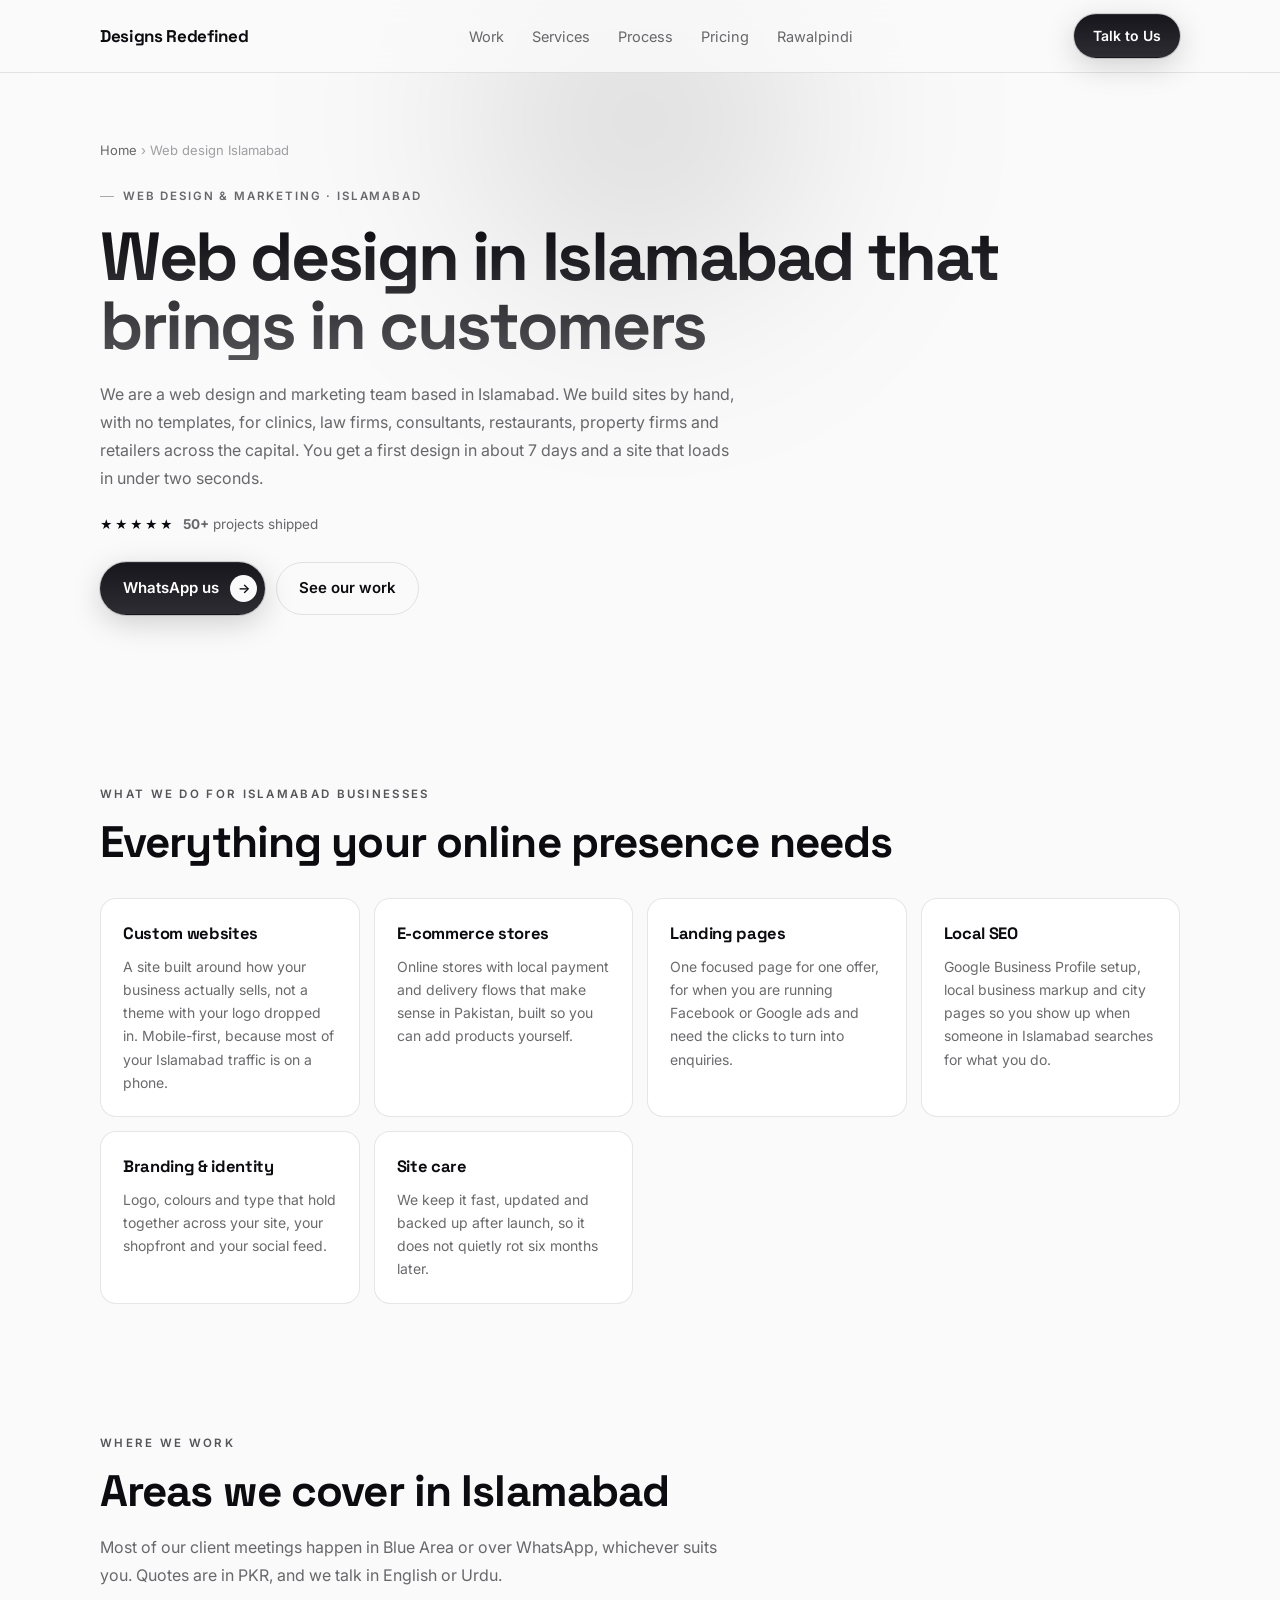
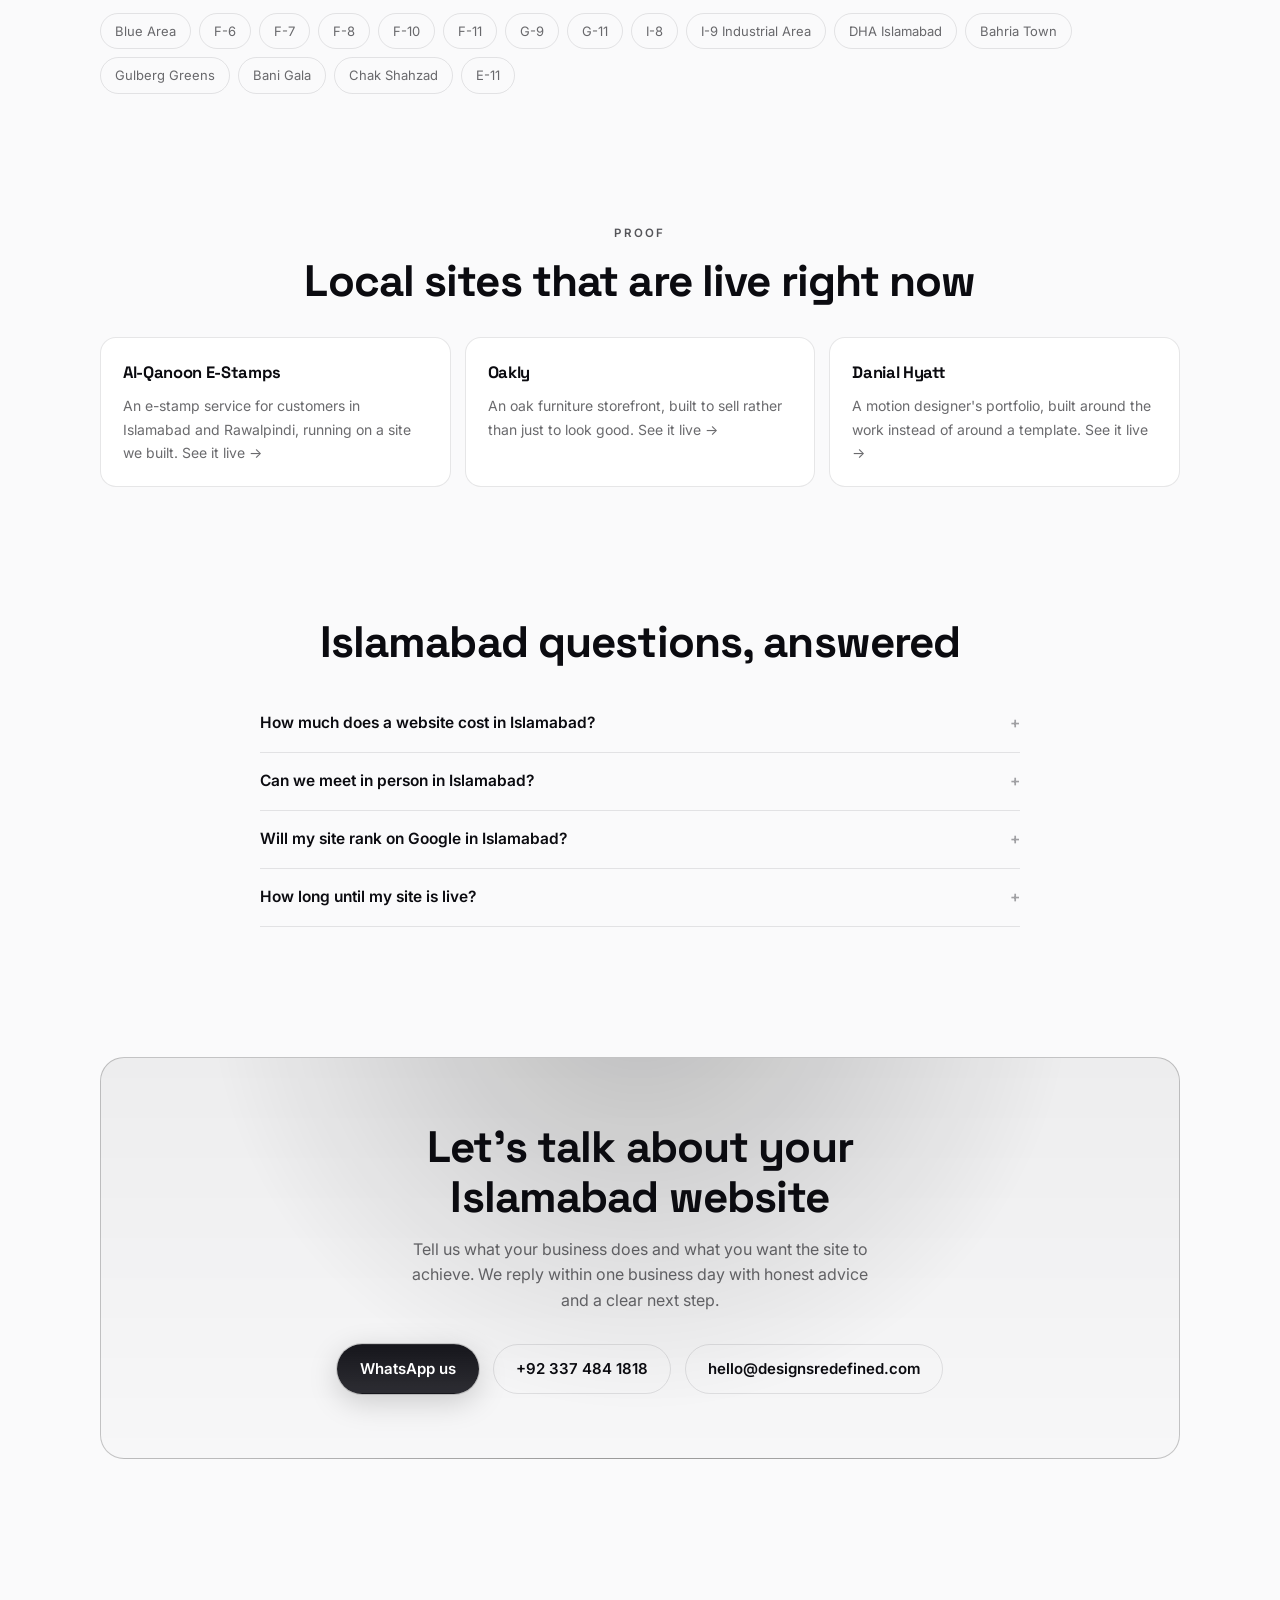
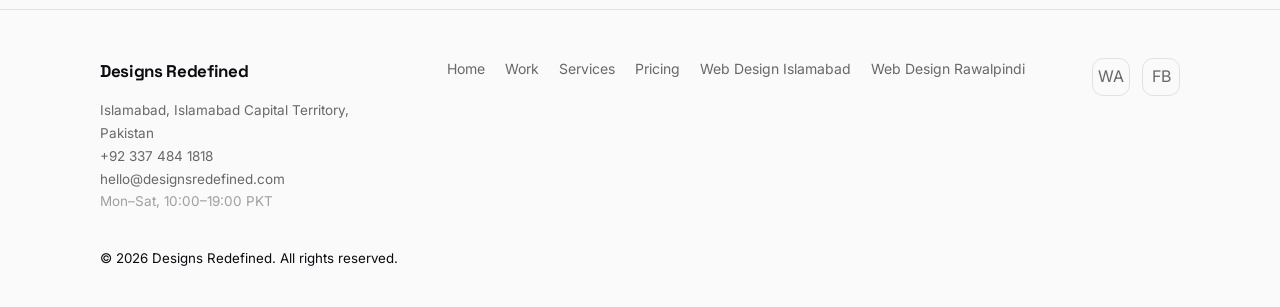
==== commit a22aa552: "Add PKR pricing page "Website design cost in Pakistan" is high-volume and under-served because most " ====
--- a/islamabad-web-design/index.html
+++ b/islamabad-web-design/index.html
@@ -145,6 +145,7 @@
       <a href="/#work">Work</a>
       <a href="/#services">Services</a>
       <a href="/#process">Process</a>
+      <a href="/pricing/">Pricing</a>
       <a href="/rawalpindi-web-design/">Rawalpindi</a>
     </div>
     <div class="nav-right">
@@ -279,6 +280,7 @@
       <a href="/">Home</a>
       <a href="/#work">Work</a>
       <a href="/#services">Services</a>
+      <a href="/pricing/">Pricing</a>
       <a href="/islamabad-web-design/">Web Design Islamabad</a>
       <a href="/rawalpindi-web-design/">Web Design Rawalpindi</a>
     </div>
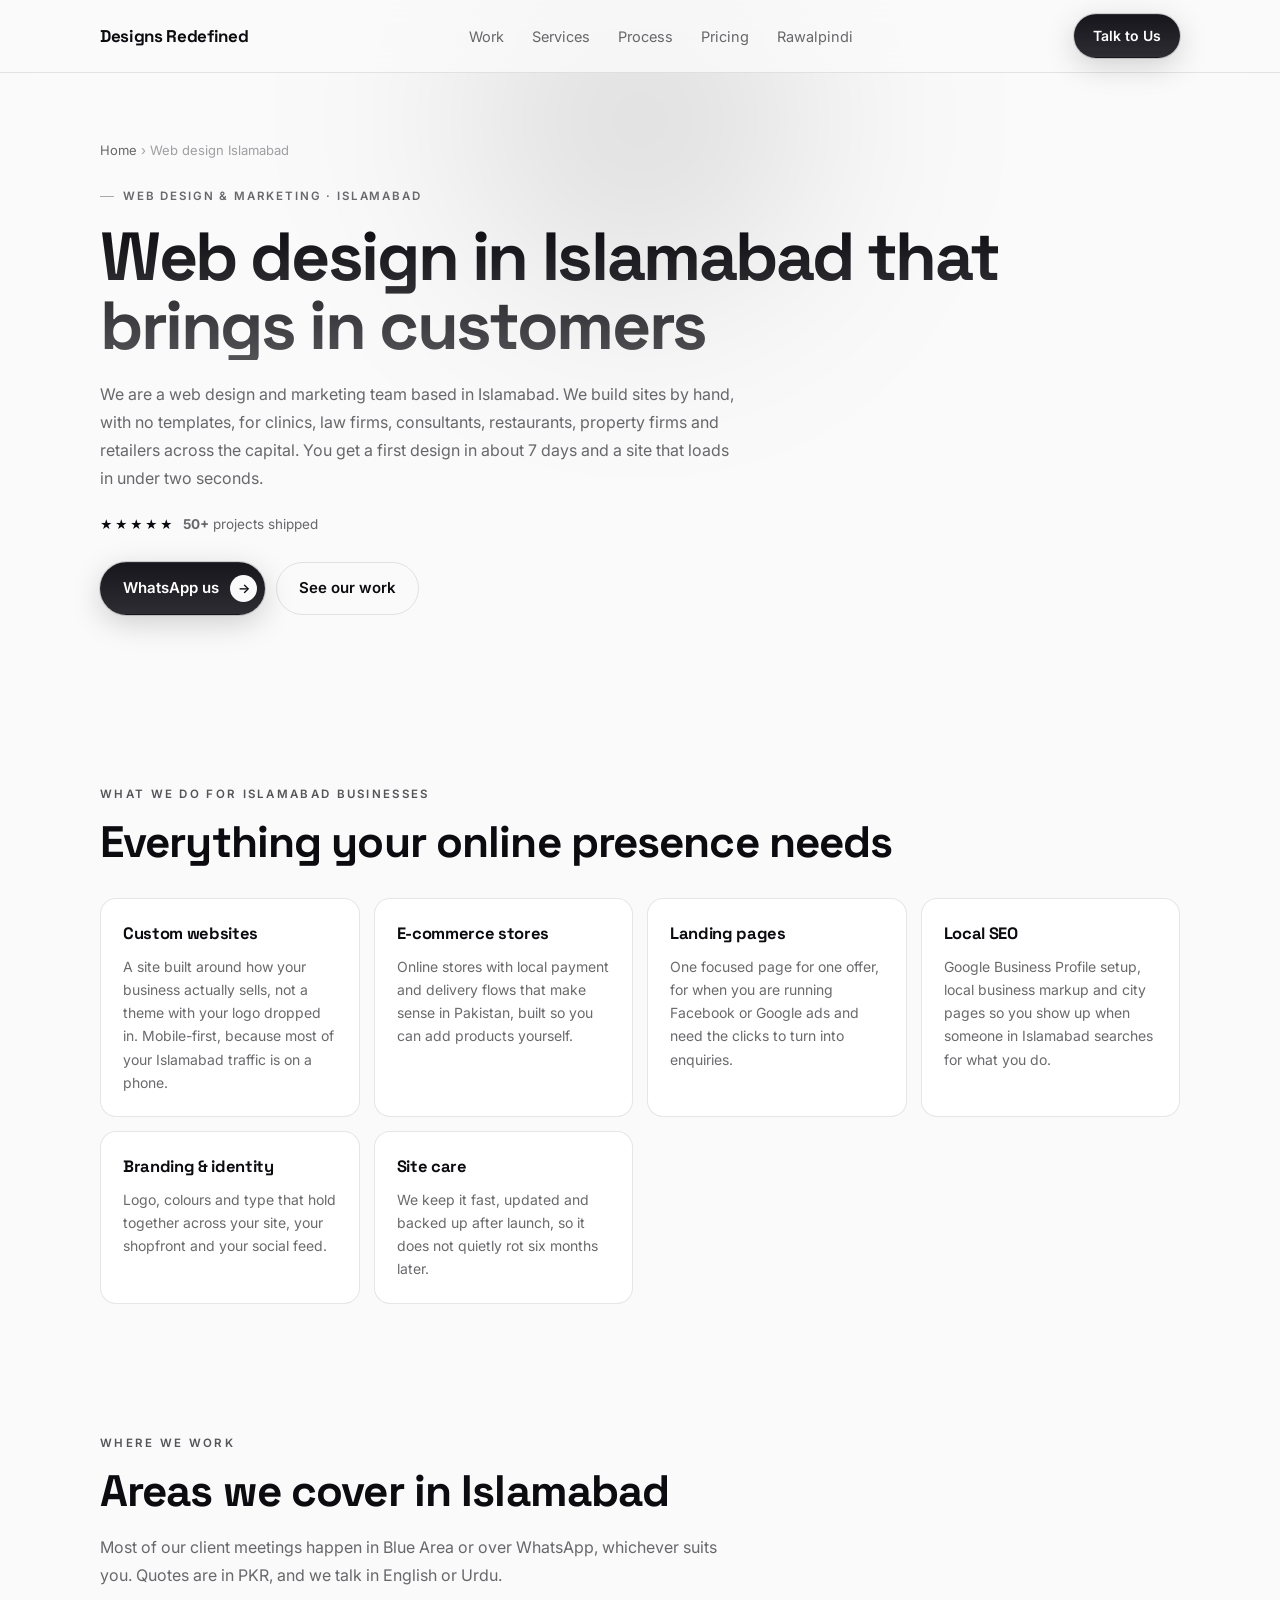
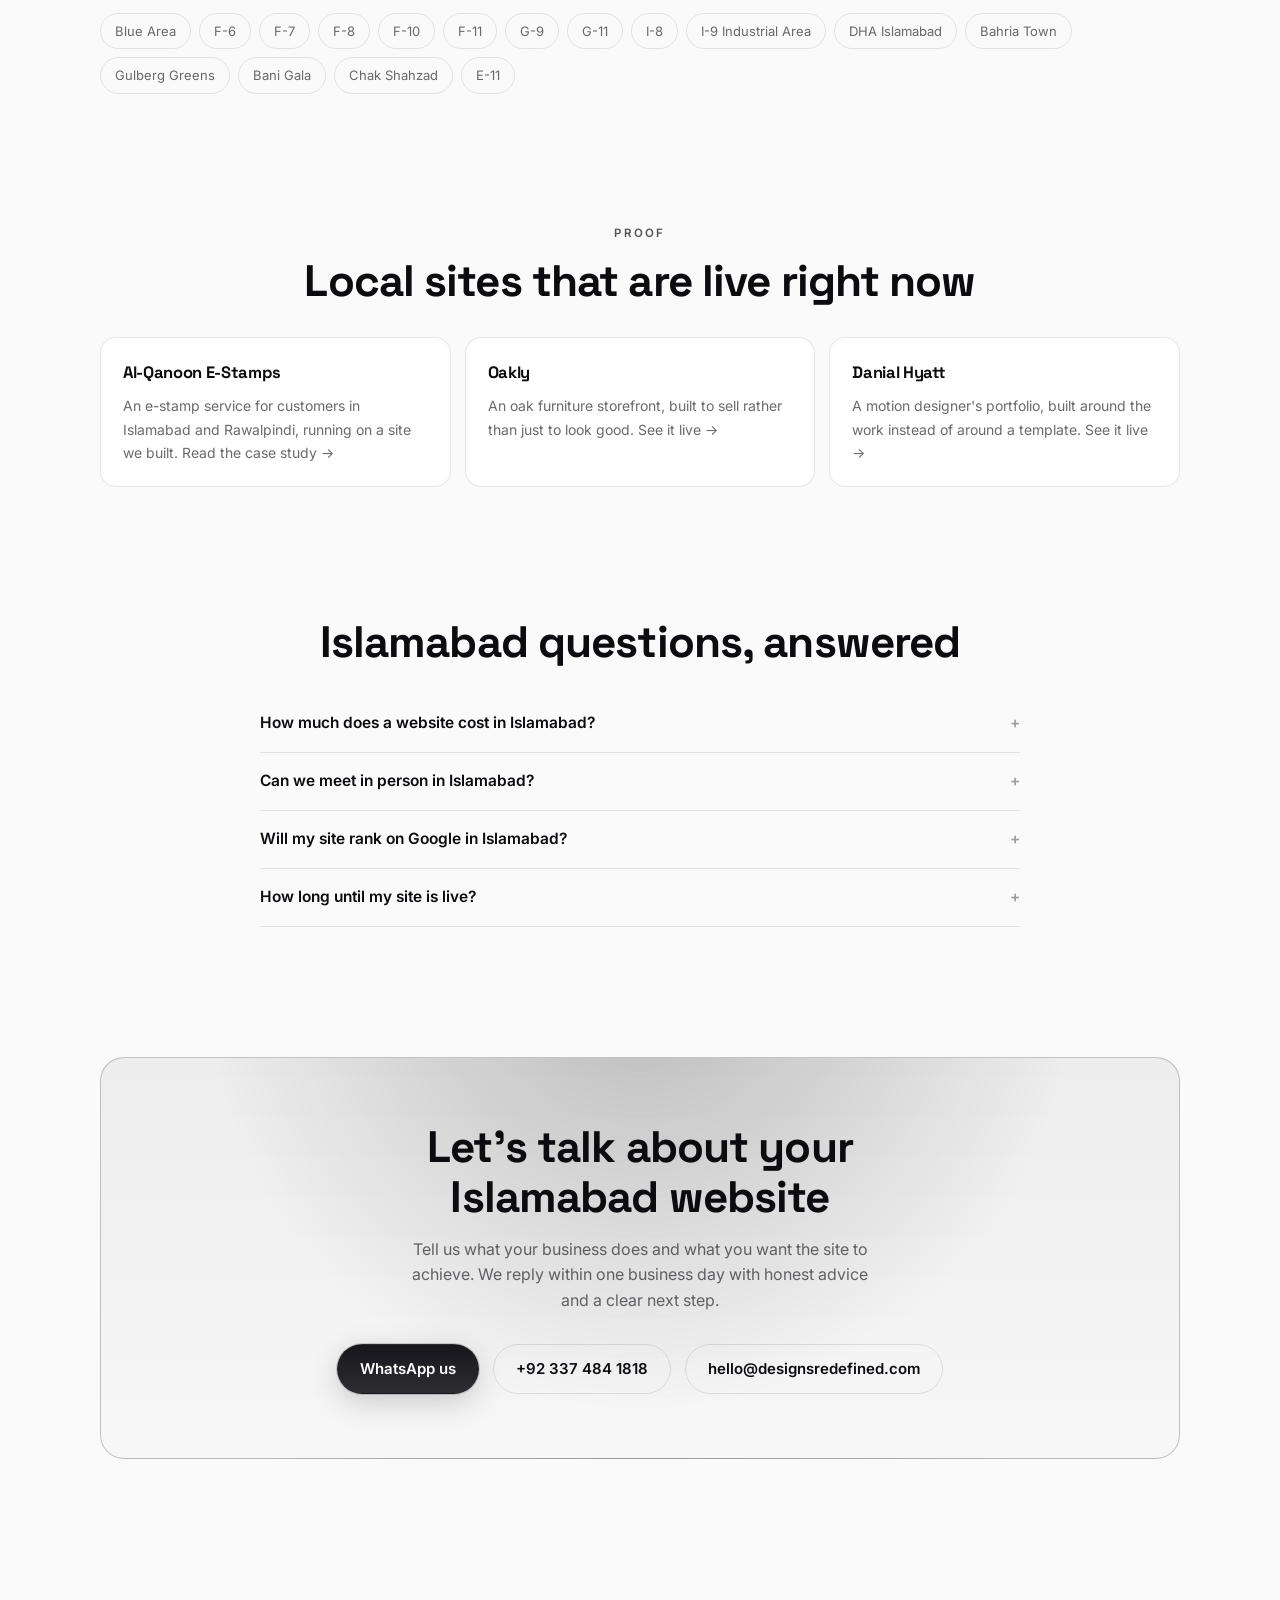
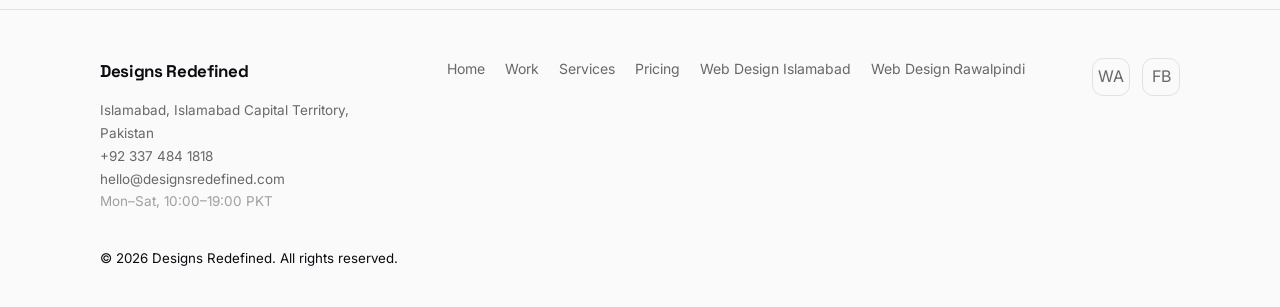
==== commit e2f3a4b4: "Add Al-Qanoon E-Stamps case study The homepage showed three live sites but told no story about any o" ====
--- a/islamabad-web-design/index.html
+++ b/islamabad-web-design/index.html
@@ -221,7 +221,7 @@
     <div class="loc-grid rv">
       <div class="loc-card">
         <h3>Al-Qanoon E-Stamps</h3>
-        <p>An e-stamp service for customers in Islamabad and Rawalpindi, running on a site we built. <a href="/#work">See it live &rarr;</a></p>
+        <p>An e-stamp service for customers in Islamabad and Rawalpindi, running on a site we built. <a href="/work/al-qanoon-e-stamps/">Read the case study &rarr;</a></p>
       </div>
       <div class="loc-card">
         <h3>Oakly</h3>
